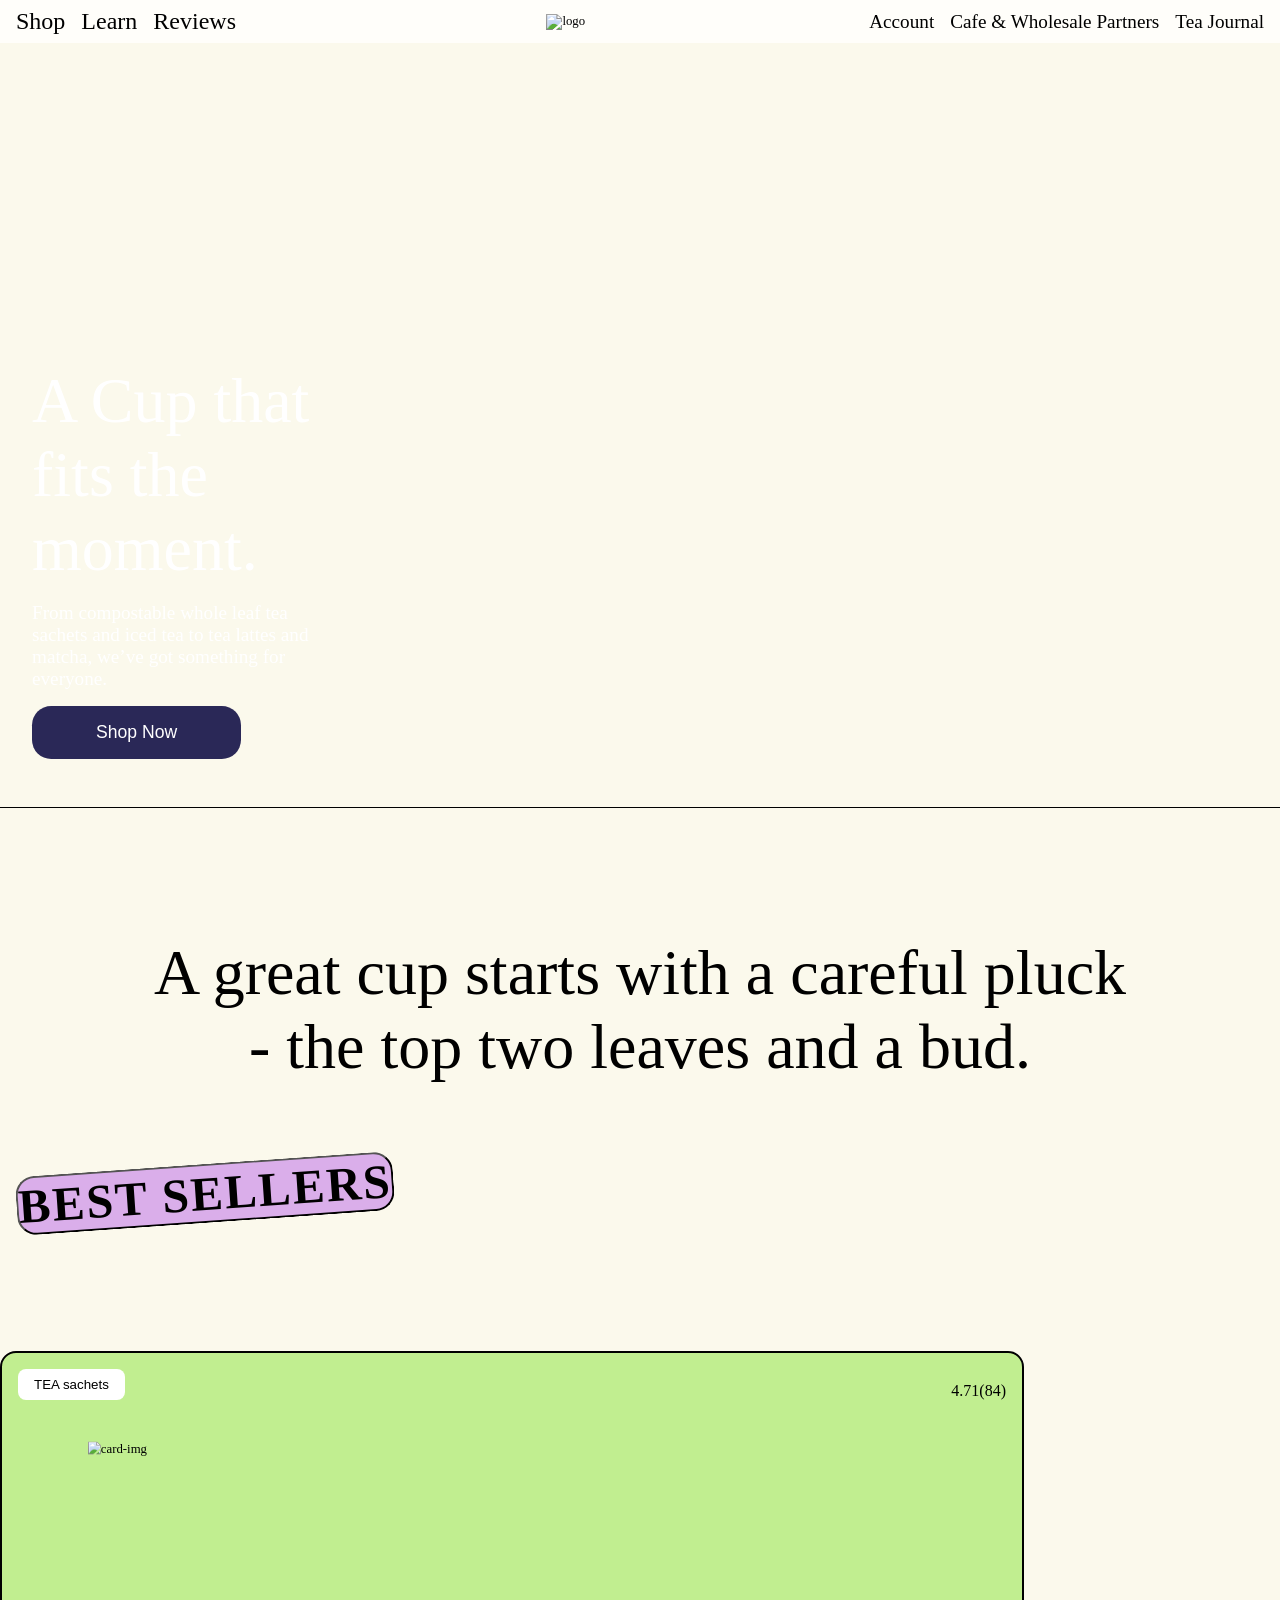
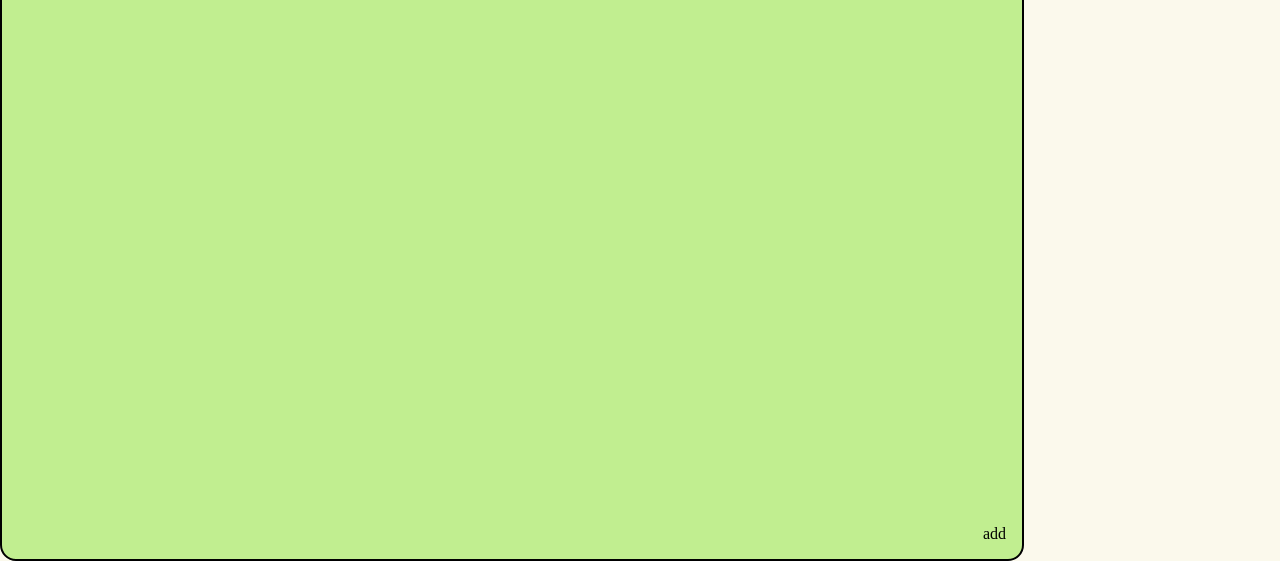
==== A6-Assignment/index.html @ 171ae45f "Added A6 assignment" ====
<!DOCTYPE html>
<html lang="en">
    <head>
        <meta charset="UTF-8">
        <meta name="viewport" content="width=device-width, initial-scale=1.0">
        <title>Document</title>
        <link rel="stylesheet" href="style.css">
        <link
            href="https://cdn.jsdelivr.net/npm/remixicon@4.9.0/fonts/remixicon.css"
            rel="stylesheet" />
    </head>
    <body>
        <main>
            <nav>
                <i id="meni-icon" class="ri-menu-line"></i>
                <div class="nav-part-1">
                    <h3>Shop</h3>
                    <h3>Learn</h3>
                    <h3>Reviews</h3>
                </div>
                <div class="nav-part-2">
                    <img src="https://cdn.shopify.com/s/files/1/0297/8132/7932/files/Two-Leaves-and-a-Bud_logo_Indigo_1200_a66c032a-f2a6-429b-a710-39d990cb1caa_x320.png?v=1649349542" alt="logo">
                </div>
                <div class="nav-part-3">
                    <h3>Account</h3>
                    <h3>Cafe & Wholesale Partners</h3>
                    <h3>Tea Journal</h3>
                    <i class="ri-account-box-fill"></i>
                </div>
            </nav>
            <section id="section-1">
                <h1>A Cup that fits the moment.</h1>
                <p>From compostable whole leaf tea sachets and iced tea to tea lattes and matcha, we’ve got something for everyone.</p>
                <button>Shop Now</button>
            </section>
            <section id="section-2">
                <div class="section2-text">
                    <h1>A great cup starts with a careful pluck - the top two leaves and a bud.</h1>
                </div>
                <button>Best Sellers</button>
            </section>
            <div class="card-container">
                <div class="card">
                    <img src="https://www.twoleavestea.com/cdn/shop/files/organic_tropical_green_tea_sachet_featured.webp?v=1771579242&width=750.0" alt="card-img">
                    <div class="card-top-text">
                        <button>TEA sachets</button>
                        <span><i class="ri-star-s-fill"></i>4.71(84)</span>
                    </div>
                    <div class="card-btm-text">
                        <span><i class="ri-add -fill"></i>add</span>
                    </div>
                </div>
            </div>
        </main>
    </body>
</html>
---- A6-Assignment/style.css ----
*{
    margin: 0;
    padding: 0;
    box-sizing: border-box;
}
html, body{
    height: 100%;
    width: 100%;
}
main{
    width: 100%;
    min-width: 100vh;
    background-color: #fbf9ec;
}
nav{
    width: 100%;
    background-color: #FFFEFA;
    display: flex;
    align-items: center;
    justify-content: space-between;
    /* font-family: ; */
    padding: 0.8rem 1rem;
    font-size: 0.8rem;
    position: sticky;
}
nav i{
    font-size: 2rem;
    width: 33%;
}
nav .nav-part-1{
    display: flex;
    gap: 1rem;
    width: 33%;
    display: none;
}
.nav-part-1 h3{
    font-weight: 300;
}
nav .nav-part-2{
    width: 20%;
    height: auto;
    display: flex;
}
.nav-part-2 img{
    width: 100%;
    object-fit: cover;
}
.nav-part-3{
    display: flex;
    width: 33%;
    gap: 2rem;
    align-items: center;
    justify-content: end;
}
.nav-part-3 h3{
    font-weight: 300;
    display: none;
}
.nav-part-3 i{
    width: 30px;
    height: 30px;
}
#section-1{
    width: 100%;
    height: 85vh;
    background-image: url(https://www.twoleavestea.com/cdn/shop/files/AlpineBerry_mobile.webp?v=1774284087&width=1350.0);
    background-size: cover;
    background-position: center;
    display: flex;
    justify-content: end;
    flex-direction: column;
    padding: 3rem 0.5rem;
    align-items: center ;
    gap: 1rem;
    border-bottom: 1px solid black;
}
#section-1 h1{
    font-size: clamp(3.5rem,5vw,5rem);
    /* font-family: ; */
    color: white;
    font-weight: 500;
}
#section-1 p{
    font-size: clamp(1.2rem, 1vw, 1rem);
    /* font-family: ; */
    font-weight: 400;
    color: white;
}
#section-1 button{
    padding: 1.2rem;
    border: none;
    background-color: #2A2857;
    color: white;
    /* font-family: ; */
    border-radius: 1.2rem;
    font-size: 1.1rem;
}
#section-2{
    width: 100%;
    padding: 8rem 1rem;
}
#section-2 .section2-text{
    width: 100%;
    display: flex;
    align-items: center;
    justify-content: center;
    font-family: reckless;
}
.section2-text h1{
    font-size: clamp(2.2rem,5vw,4rem);
    font-weight: 300;
    width: 80%;
    text-align: center;
}
#section-2>button{
     padding: 0.1 rem 0.5rem;
     font-size: 3rem;
     font-family: midnight;
     font-weight: 600;
     background-color: #DAAEEA;
     border-radius: 1.2rem;
     text-transform: uppercase;
     margin-top: 5rem;
     rotate: -4deg;
     letter-spacing: 2px;
}
#section-2 .card-container{
    width: 100%;
    padding: 2rem 0 ;
}
.card{
    width: 80%;
    height: 90vh;
    background-color: #C1EE90;
    position: relative;
    padding: 1rem;
    display: flex;
    flex-direction: column; 
    align-items: end;
    justify-content: space-between;
    border: 2px solid black;
    border-radius: 1rem;
}
.card-top-text{
    width: 100%;
    display: flex;
    align-items: end;
    justify-content: space-between;

}
.card-top-text button{
    padding: 0.5rem 1rem;
    border-radius: 0.5rem;
    border: none;
    background-color: #FFFFFF;
    /* color: white; */
    /* font-family: ; */
}
.card img{
    width: 100%;
    height: 90%;
    object-fit: cover;
    object-position: center;
    position: absolute;
    scale: 0.8;
}

@media (min-width:768px) {

}
@media (min-width:1024px) {

    nav{
    width: 100%;
    background-color: #FFFEFA;
    display: flex;
    align-items: center;
    justify-content: space-between;
    /* font-family: ; */
    padding: 0.5rem 1rem;
    font-size: 0.8rem;
    position: sticky;
}

    nav .nav-part-1{
    display: flex;
    gap: 1rem;
    width: 30%;
}
    nav i{ 
    display: none; 
}
    .nav-part-1 h3{
    font-size: 1.5rem;
    font-weight: 300;
}
nav .nav-part-2{
    width: 5%;
    display: flex;
}
.nav-part-3{
    display: flex;
    width: 40%;
    gap: 1rem ;
    justify-content: end;
}
.nav-part-3 h3{
    font-weight: 300;
    display: block;
    font-size: 1.2rem;
    white-space: nowrap;    
}
#section-1{
    width: 100%;
    align-items: start;
    padding: 3rem 2rem;
    background-image: url(https://www.twoleavestea.com/cdn/shop/files/AlpineBerry.webp?v=1774284236&width=3600.0);
    background-size: cover;
}
#section-1 h1{
    width: 30%;
}
#section-1 p{
    width: 25%;
}
#section-1 button{
    width: fit-content;
    padding: 1rem 4rem;
    border-radius: 1.2rem;
}
}
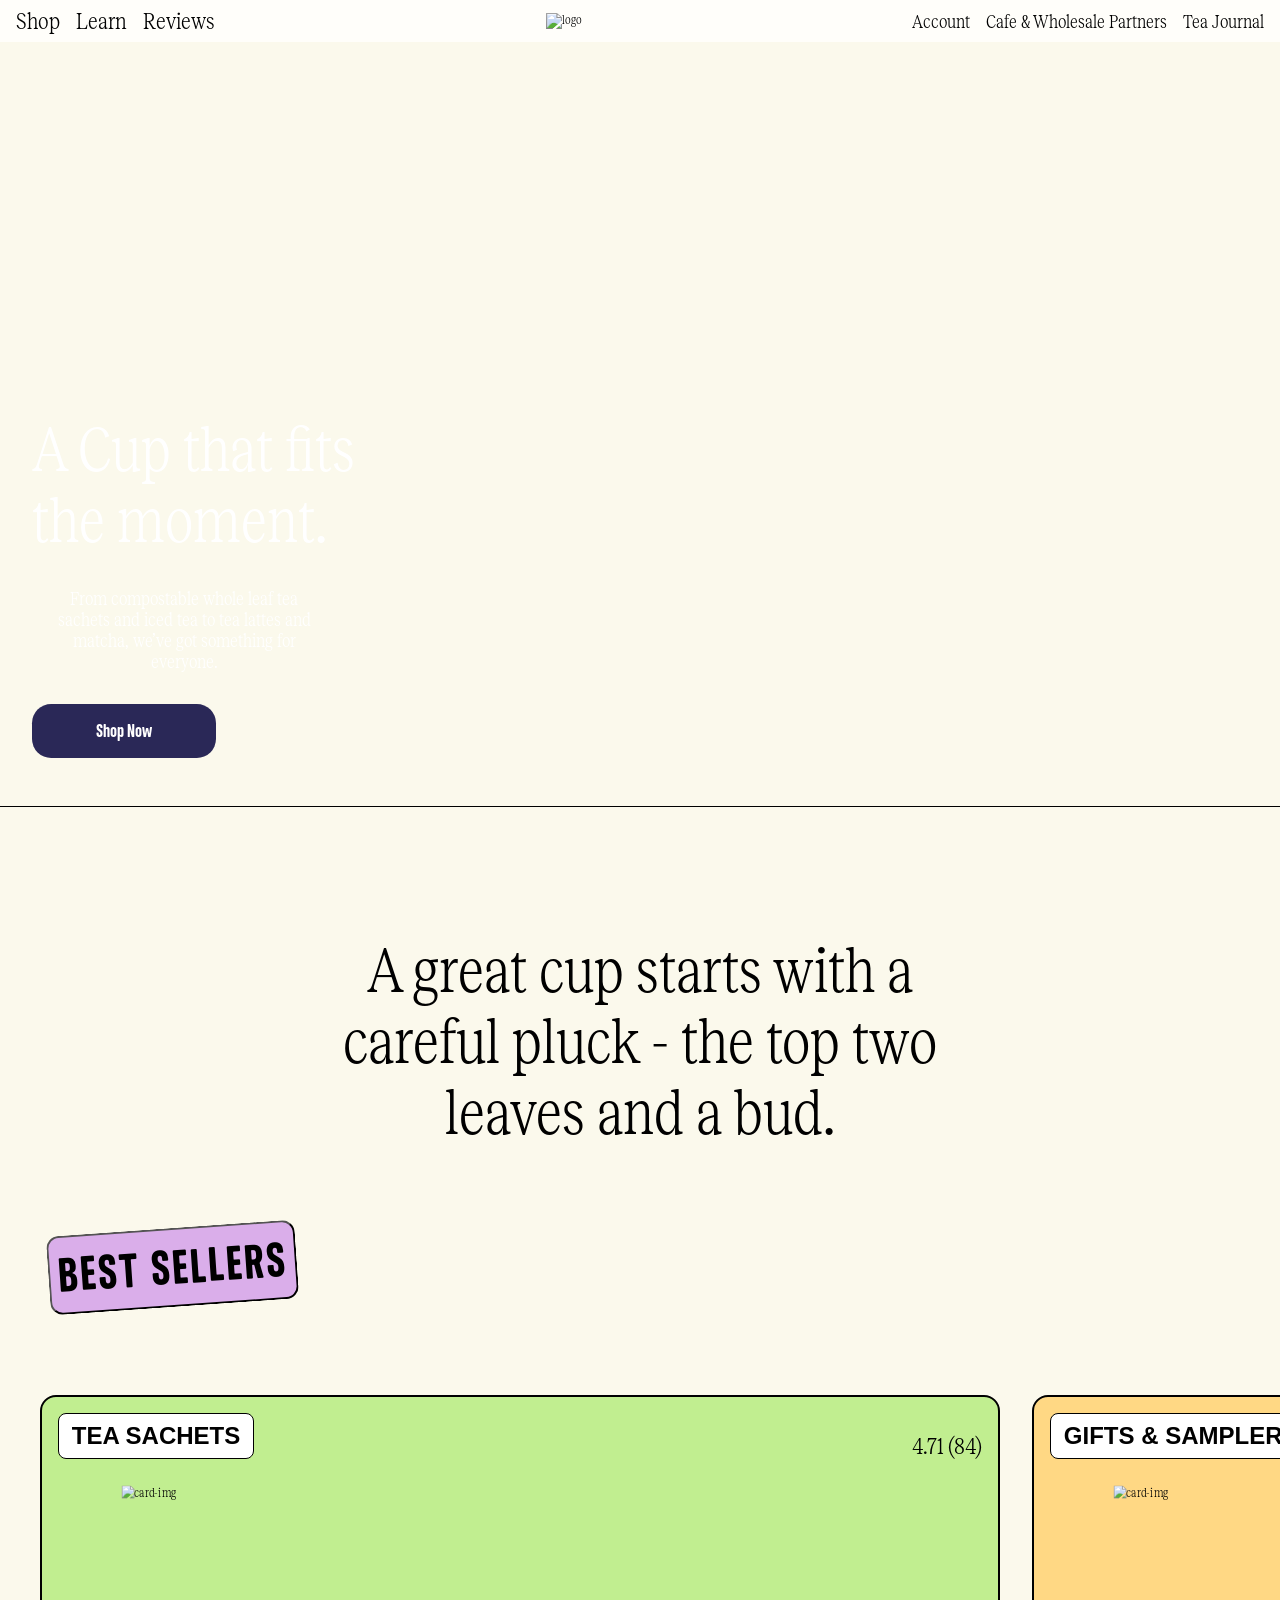
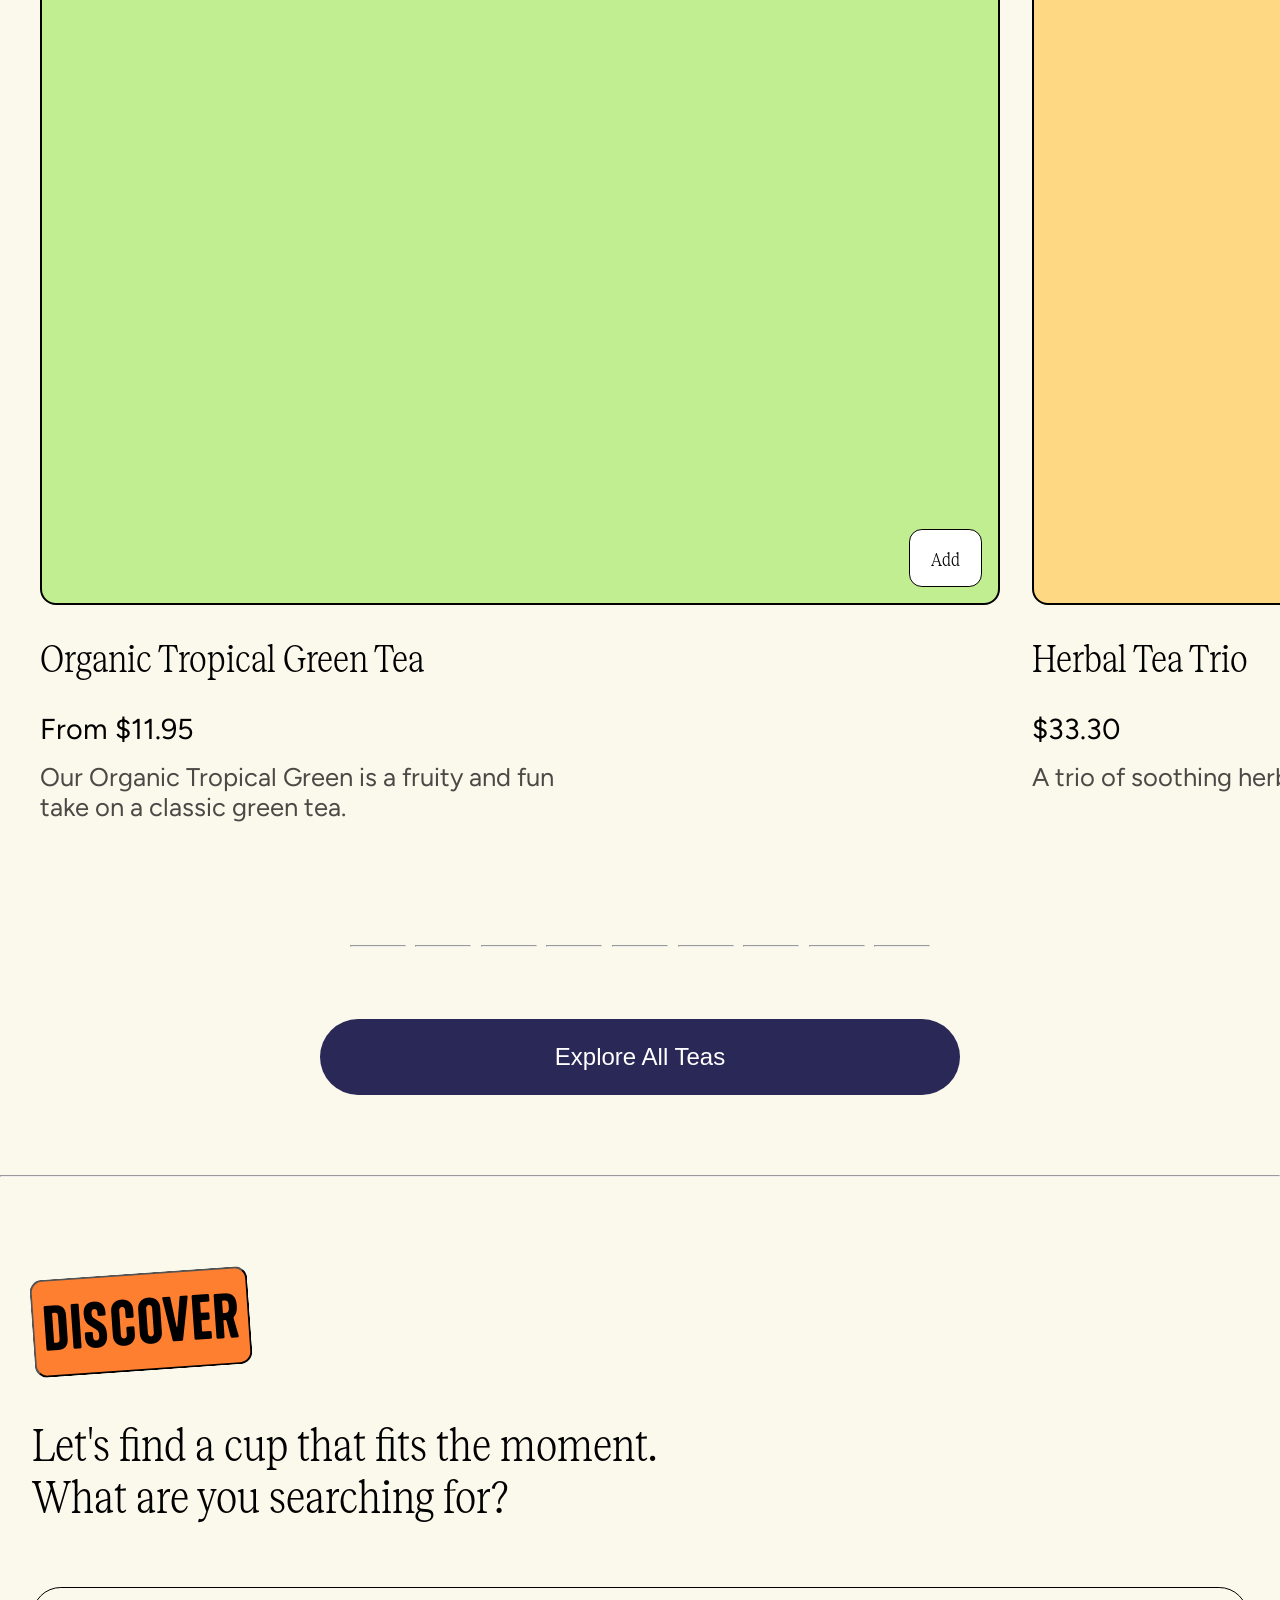
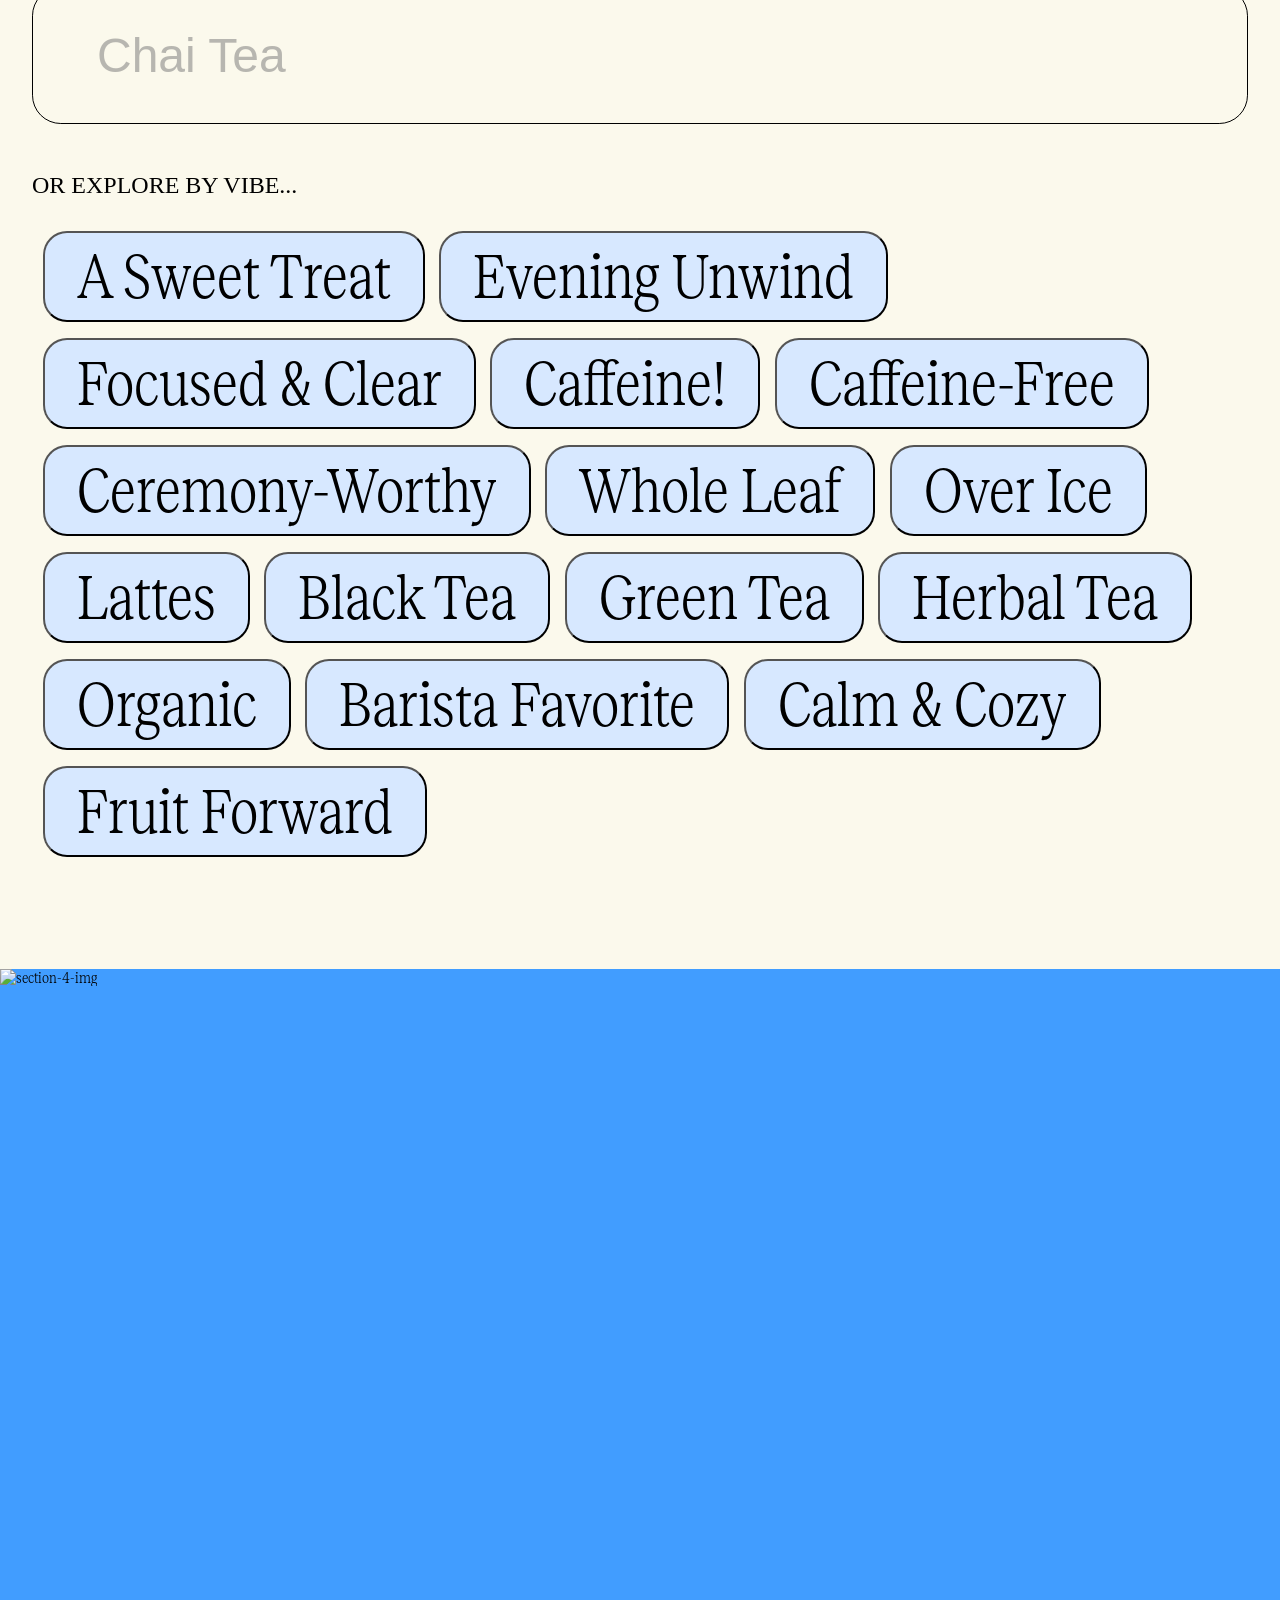
==== commit 4cd9d05b: "initial commit" ====
--- a/A6-Assignment/index.html
+++ b/A6-Assignment/index.html
@@ -40,17 +40,212 @@
                 <button>Best Sellers</button>
             </section>
             <div class="card-container">
-                <div class="card">
+                <div class="card-main">
+                    <div class="card">
                     <img src="https://www.twoleavestea.com/cdn/shop/files/organic_tropical_green_tea_sachet_featured.webp?v=1771579242&width=750.0" alt="card-img">
                     <div class="card-top-text">
                         <button>TEA sachets</button>
-                        <span><i class="ri-star-s-fill"></i>4.71(84)</span>
-                    </div>
-                    <div class="card-btm-text">
-                        <span><i class="ri-add -fill"></i>add</span>
-                    </div>
-                </div>
+                        <span><i class="ri-star-s-fill"></i>4.71 (84)</span>
+                    </div>
+                    <div class="card-btm-text">
+                        <span><i class="ri-add-line"></i>Add</span>
+                    </div>
+                </div>
+                <div class="card-text-bottom">
+                    <h3>Organic Tropical Green Tea</h3>
+                    <h5>From $11.95</h5>
+                    <p>Our Organic Tropical Green is a fruity and fun<br>take on a classic green tea.</p>
+                </div>
+                </div>
+
+                <div class="card-main">
+                    <div class="card">
+                    <img src="https://www.twoleavestea.com/cdn/shop/files/bundle-herbal-tea-trio-featured-image.webp?v=1772174356&width=750.0" alt="card-img">
+                    <div class="card-top-text">
+                        <button>gifts & samplers</button>
+                        <span><i class="ri-star-s-fill"></i>5 (21)</span>
+                    </div>
+                    <div class="card-btm-text">
+                        <span><i class="ri-add-line"></i>Add</span>
+                    </div>
+                </div>
+                <div class="card-text-bottom">
+                    <h3>Herbal Tea Trio</h3>
+                    <h5>$33.30</h5>
+                    <p>A trio of soothing herbal teas.</p>
+                </div>
+                </div>
+
+                <div class="card-main">
+                    <div class="card">
+                    <img src="https://www.twoleavestea.com/cdn/shop/files/peppermint_naked_featured.webp?v=1771580547&width=750.0" alt="card-img">
+                    <div class="card-top-text">
+                        <button>naked sachets</button>
+                        <span><i class="ri-star-s-fill"></i>5 (11)</span>
+                    </div>
+                    <div class="card-btm-text">
+                        <span><i class="ri-add-line"></i>Add</span>
+                    </div>
+                </div>
+                <div class="card-text-bottom">
+                    <h3>Organic Peppermint -<br>50 Naked Tea Sachets</h3>
+                    <h5>$21.95</h5>
+                    <p>Our organic Peppermint tea is made from perrermint grown in Washington state.</p>
+                </div>
+                </div>
+
+                <div class="card-main">
+                    <div class="card">
+                    <img src="https://www.twoleavestea.com/cdn/shop/files/Bamboo_Tea_Chest.webp?v=1772543139&width=750.0" alt="card-img">
+                    <div class="card-top-text">
+                        <button>gifts & samplers</button>
+                        <span><i class="ri-star-s-fill"></i>4.85 (41)</span>
+                    </div>
+                    <div class="card-btm-text">
+                        <span><i class="ri-add-line"></i>Add</span>
+                    </div>
+                </div>
+                <div class="card-text-bottom">
+                    <h3>Classic Bamboo Tea Chest</h3>
+                    <h5>$42.95</h5>
+                    <p>This 6-slot bamboo box offers a sampling of eight sachets each of six of our best selling teas.</p>
+                </div>
+                </div>
+
+                <div class="card-main">
+                    <div class="card">
+                    <img src="https://www.twoleavestea.com/cdn/shop/files/Latte_Mix.webp?v=1771386671&width=750.0" alt="card-img">
+                    <div class="card-top-text">
+                        <button>latte mix</button>
+                        <span><i class="ri-star-s-fill"></i>4.3 (23)</span>
+                    </div>
+                    <div class="card-btm-text">
+                        <span><i class="ri-add-line"></i>Add</span>
+                    </div>
+                </div>
+                <div class="card-text-bottom">
+                    <h3>Nice Matcha Tea Latte Mix</h3>
+                    <h5>From $12.95</h5>
+                    <p>Our Nice Matcha is a lightly sweetened powdered mix meant for making tea lattes simple. </p>
+                </div>
+                </div>
+
+                <div class="card-main">
+                    <div class="card">
+                    <img src="https://www.twoleavestea.com/cdn/shop/files/Latte_Mix_b400f40c-730f-4122-9058-cfc4e5bf8faf.webp?v=1771389945&width=750.0" alt="card-img">
+                    <div class="card-top-text">
+                        <button>latte mix</button>
+                        <span><i class="ri-star-s-fill"></i>4.28 (18)</span>
+                    </div>
+                    <div cl.ass="card-btm-text">
+                        <span><i class="ri-add-line"></i>Add</span>
+                    </div>
+                </div>
+                <div class="card-text-bottom">
+                    <h3>Nice Chai Tea Latte Mix</h3>
+                    <h5>From $12.95</h5>
+                    <p>Our Nice Chai is a not too sweet, not too spicy, powdered latte mix meant for making tea lattes simple.</p>
+                </div>
+                </div>
+
+                <div class="card-main">
+                    <div class="card">
+                    <img src="https://www.twoleavestea.com/cdn/shop/files/organic_high_mountain_chai_tea_sachet_featured.webp?v=1771578289&width=750.0" alt="card-img">
+                    <div class="card-top-text">
+                        <button>TEA sachets</button>
+                        <span><i class="ri-star-s-fill"></i>4.79 (108)</span>
+                    </div>
+                    <div class="card-btm-text">
+                        <span><i class="ri-add-line"></i>Add</span>
+                    </div>
+                </div>
+                <div class="card-text-bottom">
+                    <h3>Organic Mountain High Chai Tea</h3>
+                    <h5>From $11.95</h5>
+                    <p>An ode to our Rocky Mountain roots, our organic Montain High Chai takes your tastebuds down a spice-filled ski slope.</p>
+                </div>
+                </div>
+
+                <div class="card-main">
+                    <div class="card">
+                    <img src="https://www.twoleavestea.com/cdn/shop/files/Naked_Tea.webp?v=1771401766&width=750.0" alt="card-img">
+                    <div class="card-top-text">
+                        <button>naked sachets</button>
+                        <span><i class="ri-star-s-fill"></i>4.56 (41)</span>
+                    </div>
+                    <div class="card-btm-text">
+                        <span><i class="ri-add-line"></i>Add</span>
+                    </div>
+                </div>
+                <div class="card-text-bottom">
+                    <h3>Organic Earl Grey -<br> 15 Naked Tea Sachets</h3>
+                    <h5>$21.95</h5>
+                    <p>Earl Grey's distinctive aroma comes fom bergamot - a citrus fruit about the size of an orange but yellow-green and slightly pear-shaped.</p>
+                </div>
+                </div>
+
+                <div class="card-main">
+                    <div class="card">
+                    <img src="https://www.twoleavestea.com/cdn/shop/files/alpine_berry_naked_featured.webp?v=1771496640&width=750.0" alt="card-img">
+                    <div class="card-top-text">
+                        <button>naked sachets</button>
+                        <span><i class="ri-star-s-fill"></i>5 (51)</span>
+                    </div>
+                    <div class="card-btm-text">
+                        <span><i class="ri-add-line"></i>Add</span>
+                    </div>
+                </div>
+                <div class="card-text-bottom">
+                    <h3>Alpine Berry -<br>15 Naked Tea Sachets</h3>
+                    <h5>From $8.95</h5>
+                    <p>Our signature herbal blend, Alpine Berry is a caffeine-free, naturally sweet and tart tea.</p>
+                </div>
+                </div>
+
+                
+
+               
             </div>
+
+            <div class="dash_box">
+                <hr><hr><hr><hr><hr><hr><hr><hr><hr>
+            </div>
+            <button class="btn-exp">Explore All Teas</button>
+
+            <hr class="fullline1">
+
+            <section class="section-3">
+                <button>discover</button>
+                <p>Let's find a cup that fits the moment.<br>
+                What are you searching for?</p>
+
+                <input type="text" placeholder="Chai Tea">
+                <p id="vibe-text">or explore by vibe...</p>
+                
+                <button class="blue-btn">A Sweet Treat</button>
+                <button class="blue-btn">Evening Unwind</button>
+                <button class="blue-btn">Focused & Clear</button>
+                <button class="blue-btn">Caffeine!</button>
+                <button class="blue-btn">Caffeine-Free</button>
+                <button class="blue-btn">Ceremony-Worthy</button>
+                <button class="blue-btn">Whole Leaf</button>
+                <button class="blue-btn">Over Ice</button>
+                <button class="blue-btn">Lattes</button>
+                <button class="blue-btn">Black Tea</button>
+                <button class="blue-btn">Green Tea</button>
+                <button class="blue-btn">Herbal Tea</button>
+                <button class="blue-btn">Organic</button>
+                <button class="blue-btn">Barista Favorite</button>
+                <button class="blue-btn">Calm & Cozy</button>
+                <button class="blue-btn">Fruit Forward</button>
+            </section>
+
+            <section class="section-4">
+                <img src="https://www.twoleavestea.com/cdn/shop/files/adam-vradenburg-_gu7E90QChU-unsplash_1_1.webp?v=1771592855&width=1200" alt="section-4-img">
+
+                <img class="kettle" src="./Assets/From_farm_to_kettle_c340e18e-6549-4712-b2b1-b64a827e6338.min.svg" alt="kettle">
+            </section>
+
         </main>
     </body>
 </html>
--- a/A6-Assignment/style.css
+++ b/A6-Assignment/style.css
@@ -1,3 +1,17 @@
+@font-face {
+    font-family: reckless;
+    src: url(./fonts/RecklessCondensedS-TRIAL-Book.woff);
+}
+
+@font-face {
+    font-family: figree;
+    src: url(./fonts/figtree_n4.3c0838aba1701047e60be6a99a1b0a40ce9b8419.woff2);
+}
+
+@font-face {
+    font-family: midnight;
+    src: url(./fonts/midnight-sans-rd-12-semibold-trial.otf);
+}
 *{
     margin: 0;
     padding: 0;
@@ -6,6 +20,7 @@
 html, body{
     height: 100%;
     width: 100%;
+    font-family: reckless;
 }
 main{
     width: 100%;
@@ -85,16 +100,27 @@
     /* font-family: ; */
     font-weight: 400;
     color: white;
+    padding: 1rem;
+    text-align: center;
 }
 #section-1 button{
+    width: 95%;
     padding: 1.2rem;
     border: none;
     background-color: #2A2857;
     color: white;
-    /* font-family: ; */
-    border-radius: 1.2rem;
+    font-family: midnight;
+    border-radius: 25rem;
     font-size: 1.1rem;
 }
+#section-1 button:hover{
+    background-color: white;
+    color: #2A2857;
+    border: 2px solid #2A2857;
+    transition: all 0.3s ease-in;
+}
+
+
 #section-2{
     width: 100%;
     padding: 8rem 1rem;
@@ -109,27 +135,49 @@
 .section2-text h1{
     font-size: clamp(2.2rem,5vw,4rem);
     font-weight: 300;
-    width: 80%;
+    width: 50%;
     text-align: center;
 }
-#section-2>button{
-     padding: 0.1 rem 0.5rem;
+#section-2 button{
+     padding: 0.5rem 0.5rem;
      font-size: 3rem;
      font-family: midnight;
-     font-weight: 600;
+     font-weight: 900;
      background-color: #DAAEEA;
-     border-radius: 1.2rem;
+     border-radius: 0.8rem;
      text-transform: uppercase;
      margin-top: 5rem;
      rotate: -4deg;
      letter-spacing: 2px;
+     margin-left: 2rem;
+     
 }
 #section-2 .card-container{
     width: 100%;
     padding: 2rem 0 ;
 }
+
+.card-container{
+    width: 100%;
+    display: flex;
+    gap: 2rem;
+    height: 100%;
+    overflow-x: auto; 
+    position: relative;
+    padding: 2.5rem;
+    margin-top: -5rem;
+}
+.card-main{
+    width: 80%;
+    display: flex;
+    gap: 2rem;
+    flex-direction: column;
+    position: relative;
+    flex-shrink: 0;
+}
+
 .card{
-    width: 80%;
+    width: 100%;
     height: 90vh;
     background-color: #C1EE90;
     position: relative;
@@ -140,21 +188,27 @@
     justify-content: space-between;
     border: 2px solid black;
     border-radius: 1rem;
+    
 }
 .card-top-text{
     width: 100%;
     display: flex;
     align-items: end;
     justify-content: space-between;
+    font-size: 1.5rem;
 
 }
 .card-top-text button{
-    padding: 0.5rem 1rem;
+    padding: 0.5rem 0.8rem;
     border-radius: 0.5rem;
     border: none;
     background-color: #FFFFFF;
+    font-size: 1.5rem;
+    text-transform: uppercase;
     /* color: white; */
     /* font-family: ; */
+    border: 1px solid black;
+    font-weight: 800;
 }
 .card img{
     width: 100%;
@@ -165,9 +219,222 @@
     scale: 0.8;
 }
 
-@media (min-width:768px) {
-
-}
+.card img:hover{
+    scale: 1;
+    transition: all 0.3s ease-in-out;
+}
+
+.card-btm-text{
+    background-color: #FFFFFF;
+    border: 1px solid black;
+    padding: 1.0rem 1.3rem;
+    border-radius: 0.8rem;
+
+}
+.card-btm-text:hover{
+    background-color: #2A2857;
+    transition: all 0.3s ease-in-out;
+    color: white;
+}
+
+.card-btm-text span{
+    font-size: 1.2rem;
+    font-weight: 500;
+    display: flex;
+    flex-direction: column;
+    align-items: center;
+    gap: 0.2rem;
+}
+
+.card-text-bottom h3{
+    font-size: 2.5rem;
+    font-weight: 500;
+    margin-bottom: 2rem;
+    /* font-family: figree; */
+}
+
+.card-text-bottom p{
+    font-size: 1.6rem;
+    font-weight: 400;
+    font-family: figree;
+    opacity: 0.7;
+}
+
+.card-text-bottom h5{
+    font-size: 1.8rem;
+    margin-bottom: 1rem;
+    font-family: figree;
+    font-weight: 500;
+}
+
+.card-main:nth-child(2) .card{
+    background-color: #FFD884;
+}
+.card-main:nth-child(3) .card{
+    background-color: #B0E8C1;
+}
+.card-main:nth-child(4) .card{
+    background-color: #C1E4F8;
+}
+.card-main:nth-child(5) .card{
+    background-color: #C0E571;
+}
+.card-main:nth-child(6) .card{
+    background-color: #FFCB96;
+}
+.card-main:nth-child(7) .card{
+    background-color: #FFD1B8;
+}
+.card-main:nth-child(8) .card{
+    background-color: #CCE3FF;
+}
+.card-main:nth-child(9) .card{
+    background-color: #AEE0F9;
+}
+
+.dash_box{
+    /* background-color: #C1EE90; */
+    width: 100%;
+    display: flex;
+    /* height: 2rem; */
+    justify-content: center;
+    align-items: center;
+    margin: 2.5rem 0;
+
+
+}
+
+.dash_box hr{
+    width: 3.5rem;
+    height: 0.1rem;
+    margin: 0 0.3rem;
+    background-color: black;
+}
+
+.btn-exp{
+    padding: 1.5rem;
+    width: 50%;
+    background-color: #2A2857;
+    border-radius: 25rem;
+    color: white;
+    font-size: 1.5rem;
+    border: none;
+    font-weight: 400;
+    position: relative;
+    left: 50%;
+    transform: translateX(-50%);
+    margin-top: 2rem;
+}
+
+.btn-exp:hover{
+    background-color: white;
+    color: #2A2857;
+    border: 2px solid #2A2857;
+    transition: all 0.3s ease-in;
+}
+
+.fullline1{
+    width: 100%;
+    height: 0.1rem;
+    background-color: black;
+    margin: 5rem 0;
+}
+
+.section-3{
+    margin-left: 2rem;
+    margin-right: 2rem;
+}
+
+.section-3 button{
+    padding: 0.5rem 0.5rem;
+     font-size: 4rem;
+     font-family: midnight;
+     font-weight: 900;
+     background-color: #FF7F31;
+     border-radius: 0.8rem;
+     text-transform: uppercase;
+     margin-top: 1rem;
+     rotate: -4deg;
+     /* letter-spacing: 2px; */
+     /* margin-left: 2rem; */
+     font-family: midnight;
+}
+
+.section-3 p{
+    font-size: 3rem;
+    /* margin-left: 2rem; */
+    margin-top: 3rem;
+}
+
+.section-3 input{
+    width: 100%;
+    font-size: 3rem;
+    border-radius: 1.8rem;
+    border: 1px solid black;
+    margin-top: 4rem;
+    padding: 2.5rem 4rem;
+    background-color: transparent;
+}
+
+.section-3 input::placeholder{
+    opacity: 0.5;
+}
+
+.section-3 #vibe-text{
+    text-transform: uppercase;
+    font-size: 1.5rem;
+    font-weight: 400;
+    font-family: figtree;
+    margin-bottom: 1rem;
+}
+
+.section-3 .blue-btn{
+    background-color:#d7e8ff;
+    rotate: 0deg;
+    padding: 0.5rem 2rem;
+    border-radius: 1.5rem;
+    text-transform: none;
+    font-family: reckless;
+    font-weight: 300;
+    margin-left: 0.7rem;
+}
+
+.section-3 .blue-btn:hover{
+    background-color: #A2C9FC;
+    transition: all 0.3s ease-in-out;
+}
+.section-4{
+    width: 100%;
+    height: 300vh;
+    background-color: #419dff;
+    margin-top: 7rem;
+    
+    
+}
+
+.section-4 img{
+    height: 100%;
+    width: 100%;
+    object-fit: cover;
+}
+
+.section-4 .kettle{
+    height: 50%;
+    width: 50%;
+    position: absolute;
+    z-index: 1;
+    right: 0;
+    left: 0;
+}
+
+
+
+
+
+@media (min-width:768px){
+
+}
+
 @media (min-width:1024px) {
 
     nav{
